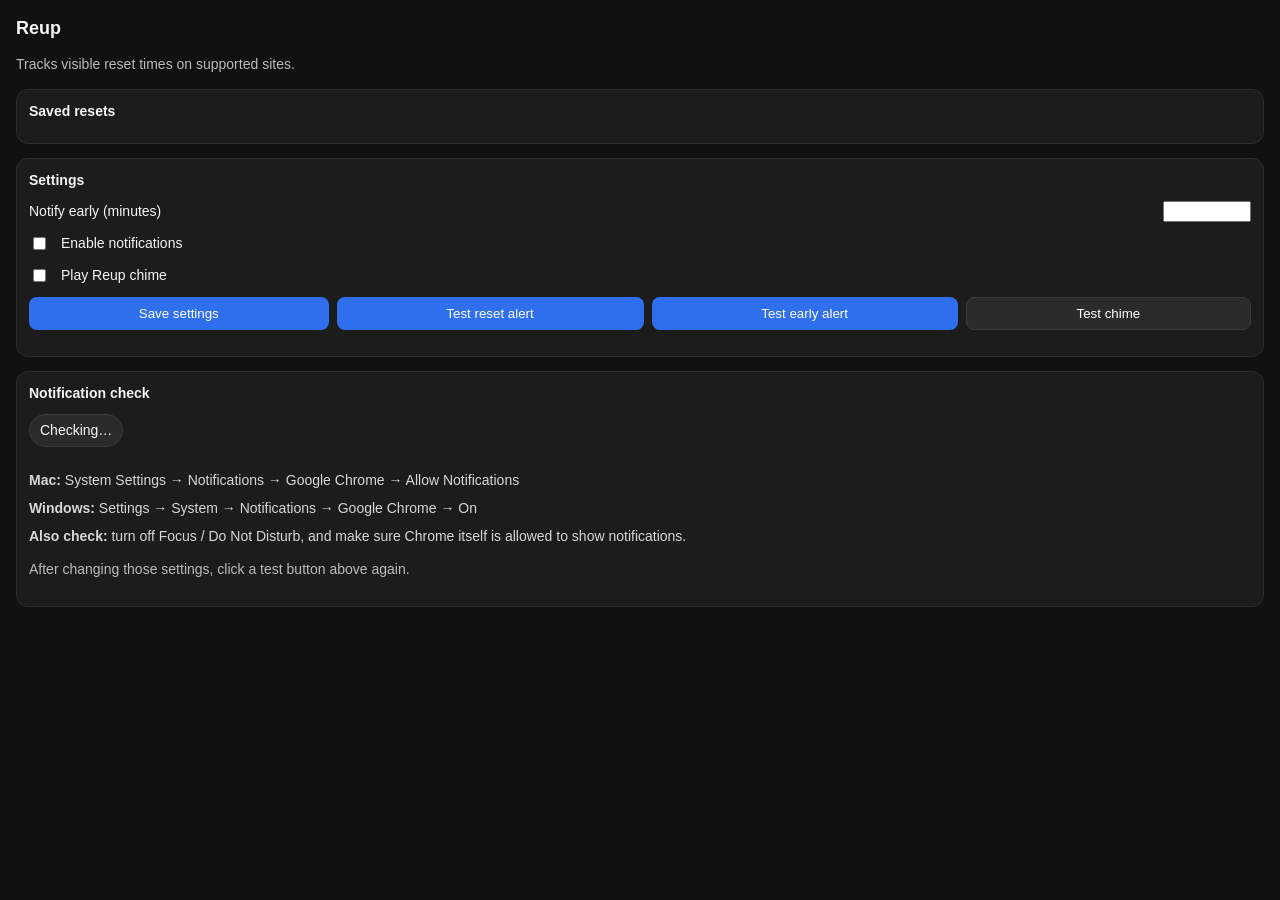
==== reup-extension-v6/popup.html @ c1478047 "Add files via upload" ====
<!doctype html>
<html>
  <head>
    <meta charset="utf-8" />
    <title>Reup</title>
    <link rel="stylesheet" href="styles.css" />
  </head>
  <body>
    <main class="app">
      <h1>Reup</h1>
      <p class="sub">Tracks visible reset times on supported sites.</p>

      <section class="card">
        <h2>Saved resets</h2>
        <div id="watchers"></div>
      </section>

      <section class="card">
        <h2>Settings</h2>
        <label class="row">
          <span>Notify early (minutes)</span>
          <input id="notifyEarlyMinutes" type="number" min="0" max="120" step="1" />
        </label>

        <label class="row checkbox">
          <input id="notificationsEnabled" type="checkbox" />
          <span>Enable notifications</span>
        </label>

        <label class="row checkbox">
          <input id="soundEnabled" type="checkbox" />
          <span>Play Reup chime</span>
        </label>

        <div class="buttonRow">
          <button id="saveBtn">Save settings</button>
          <button id="testResetBtn" type="button">Test reset alert</button>
          <button id="testSoonBtn" type="button">Test early alert</button>
          <button id="testSoundBtn" type="button" class="secondary">Test chime</button>
        </div>
        <p id="status"></p>
      </section>

      <section class="card">
        <h2>Notification check</h2>
        <div id="permissionPill" class="pill">Checking…</div>
        <p class="small" id="permissionExplain"></p>
        <div class="helpList">
          <div><strong>Mac:</strong> System Settings → Notifications → Google Chrome → Allow Notifications</div>
          <div><strong>Windows:</strong> Settings → System → Notifications → Google Chrome → On</div>
          <div><strong>Also check:</strong> turn off Focus / Do Not Disturb, and make sure Chrome itself is allowed to show notifications.</div>
        </div>
        <p class="small">After changing those settings, click a test button above again.</p>
      </section>
    </main>

    <script src="popup.js"></script>
  </body>
</html>
---- reup-extension-v6/styles.css ----
body {
  margin: 0;
  font: 14px/1.4 -apple-system, BlinkMacSystemFont, "Segoe UI", sans-serif;
  background: #111;
  color: #f5f5f5;
  min-width: 380px;
}

.app {
  padding: 16px;
}

h1 {
  margin: 0 0 4px;
  font-size: 18px;
}

h2 {
  margin: 0 0 10px;
  font-size: 14px;
}

.sub,
.muted,
.small,
#status {
  color: #bbb;
}

.card {
  background: #1c1c1c;
  border: 1px solid #2d2d2d;
  border-radius: 12px;
  padding: 12px;
  margin-top: 14px;
}

.row {
  display: flex;
  justify-content: space-between;
  align-items: center;
  gap: 12px;
  margin-bottom: 12px;
}

.checkbox {
  justify-content: flex-start;
}

input[type="number"] {
  width: 80px;
}

button {
  background: #2f6fed;
  color: white;
  border: 0;
  border-radius: 8px;
  padding: 8px 10px;
  cursor: pointer;
}

button.secondary {
  background: #2b2b2b;
  border: 1px solid #3a3a3a;
}

button:hover {
  opacity: 0.92;
}

.watcher {
  display: flex;
  justify-content: space-between;
  gap: 12px;
  align-items: flex-start;
  border-top: 1px solid #2d2d2d;
  padding-top: 10px;
  margin-top: 10px;
}

.buttonRow {
  display: flex;
  gap: 8px;
  flex-wrap: wrap;
}

.buttonRow button {
  flex: 1 1 auto;
}

.pill {
  display: inline-block;
  padding: 6px 10px;
  border-radius: 999px;
  background: #2b2b2b;
  border: 1px solid #3a3a3a;
  margin-bottom: 10px;
}

.pill.success {
  background: rgba(37, 145, 80, 0.15);
  border-color: rgba(37, 145, 80, 0.55);
  color: #8ee2a8;
}

.pill.warning {
  background: rgba(194, 144, 28, 0.15);
  border-color: rgba(194, 144, 28, 0.55);
  color: #f1d27d;
}

.pill.danger {
  background: rgba(166, 52, 52, 0.18);
  border-color: rgba(166, 52, 52, 0.55);
  color: #ffaaaa;
}

.helpList {
  display: grid;
  gap: 8px;
  margin-top: 10px;
  color: #d7d7d7;
}
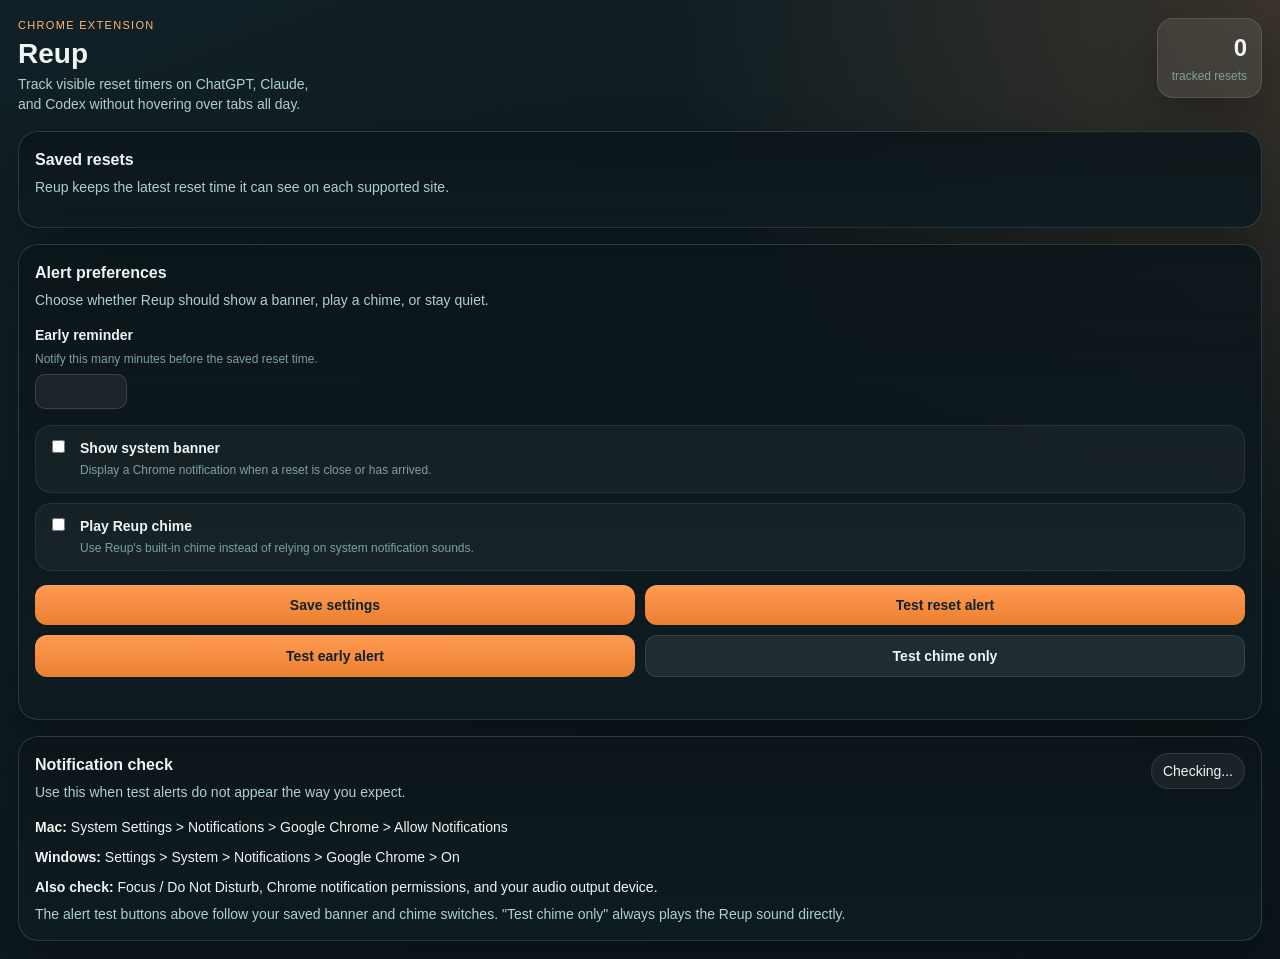
==== commit 987eff2c: "Add configurable alert controls and refresh docs" ====
--- a/reup-extension-v6/popup.html
+++ b/reup-extension-v6/popup.html
@@ -7,50 +7,86 @@
   </head>
   <body>
     <main class="app">
-      <h1>Reup</h1>
-      <p class="sub">Tracks visible reset times on supported sites.</p>
+      <header class="hero">
+        <div>
+          <p class="eyebrow">Chrome extension</p>
+          <h1>Reup</h1>
+          <p class="sub">Track visible reset timers on ChatGPT, Claude, and Codex without hovering over tabs all day.</p>
+        </div>
+        <div class="summaryPanel">
+          <span id="trackerCount" class="summaryValue">0</span>
+          <span class="summaryLabel">tracked resets</span>
+        </div>
+      </header>
 
       <section class="card">
-        <h2>Saved resets</h2>
-        <div id="watchers"></div>
+        <div class="sectionHead">
+          <div>
+            <h2>Saved resets</h2>
+            <p class="sectionIntro">Reup keeps the latest reset time it can see on each supported site.</p>
+          </div>
+        </div>
+        <div id="watchers" class="watcherList"></div>
       </section>
 
       <section class="card">
-        <h2>Settings</h2>
-        <label class="row">
-          <span>Notify early (minutes)</span>
+        <div class="sectionHead">
+          <div>
+            <h2>Alert preferences</h2>
+            <p class="sectionIntro">Choose whether Reup should show a banner, play a chime, or stay quiet.</p>
+          </div>
+        </div>
+
+        <label class="field">
+          <span class="fieldLabel">Early reminder</span>
+          <span class="fieldHelp">Notify this many minutes before the saved reset time.</span>
           <input id="notifyEarlyMinutes" type="number" min="0" max="120" step="1" />
         </label>
 
-        <label class="row checkbox">
-          <input id="notificationsEnabled" type="checkbox" />
-          <span>Enable notifications</span>
-        </label>
+        <div class="toggleGrid">
+          <label class="toggleCard">
+            <input id="visualNotificationsEnabled" type="checkbox" />
+            <span class="toggleBody">
+              <span class="toggleTitle">Show system banner</span>
+              <span class="toggleHelp">Display a Chrome notification when a reset is close or has arrived.</span>
+            </span>
+          </label>
 
-        <label class="row checkbox">
-          <input id="soundEnabled" type="checkbox" />
-          <span>Play Reup chime</span>
-        </label>
+          <label class="toggleCard">
+            <input id="soundEnabled" type="checkbox" />
+            <span class="toggleBody">
+              <span class="toggleTitle">Play Reup chime</span>
+              <span class="toggleHelp">Use Reup's built-in chime instead of relying on system notification sounds.</span>
+            </span>
+          </label>
+        </div>
 
-        <div class="buttonRow">
-          <button id="saveBtn">Save settings</button>
+        <p id="quietModeNote" class="note" hidden>Both banner and sound are off. Reup will still save reset times, but alerts will stay quiet until you turn one back on.</p>
+
+        <div class="buttonGrid">
+          <button id="saveBtn" type="button">Save settings</button>
           <button id="testResetBtn" type="button">Test reset alert</button>
           <button id="testSoonBtn" type="button">Test early alert</button>
-          <button id="testSoundBtn" type="button" class="secondary">Test chime</button>
+          <button id="testSoundBtn" type="button" class="secondary">Test chime only</button>
         </div>
-        <p id="status"></p>
+        <p id="status" class="status" role="status"></p>
       </section>
 
       <section class="card">
-        <h2>Notification check</h2>
-        <div id="permissionPill" class="pill">Checking…</div>
+        <div class="sectionHead">
+          <div>
+            <h2>Notification check</h2>
+            <p class="sectionIntro">Use this when test alerts do not appear the way you expect.</p>
+          </div>
+          <div id="permissionPill" class="pill">Checking...</div>
+        </div>
         <p class="small" id="permissionExplain"></p>
         <div class="helpList">
-          <div><strong>Mac:</strong> System Settings → Notifications → Google Chrome → Allow Notifications</div>
-          <div><strong>Windows:</strong> Settings → System → Notifications → Google Chrome → On</div>
-          <div><strong>Also check:</strong> turn off Focus / Do Not Disturb, and make sure Chrome itself is allowed to show notifications.</div>
+          <div><strong>Mac:</strong> System Settings > Notifications > Google Chrome > Allow Notifications</div>
+          <div><strong>Windows:</strong> Settings > System > Notifications > Google Chrome > On</div>
+          <div><strong>Also check:</strong> Focus / Do Not Disturb, Chrome notification permissions, and your audio output device.</div>
         </div>
-        <p class="small">After changing those settings, click a test button above again.</p>
+        <p class="small footerNote">The alert test buttons above follow your saved banner and chime switches. "Test chime only" always plays the Reup sound directly.</p>
       </section>
     </main>
 
--- a/reup-extension-v6/styles.css
+++ b/reup-extension-v6/styles.css
@@ -1,124 +1,312 @@
+:root {
+  --bg: #112026;
+  --bg-accent: #19343d;
+  --panel: rgba(11, 21, 25, 0.88);
+  --panel-strong: rgba(15, 28, 34, 0.95);
+  --border: rgba(160, 196, 194, 0.2);
+  --text: #eef5f2;
+  --muted: #afd0c9;
+  --soft: #7ea19a;
+  --accent: #ff9b54;
+  --accent-strong: #ffb978;
+  --success: #9fe3ac;
+  --warning: #ffe08c;
+  --danger: #ffb0a8;
+  --shadow: 0 18px 50px rgba(0, 0, 0, 0.28);
+}
+
+* {
+  box-sizing: border-box;
+}
+
 body {
   margin: 0;
-  font: 14px/1.4 -apple-system, BlinkMacSystemFont, "Segoe UI", sans-serif;
-  background: #111;
-  color: #f5f5f5;
-  min-width: 380px;
+  min-width: 420px;
+  font: 14px/1.45 "Trebuchet MS", "Aptos", sans-serif;
+  background:
+    radial-gradient(circle at top right, rgba(255, 155, 84, 0.18), transparent 38%),
+    linear-gradient(160deg, var(--bg) 0%, #0b161a 100%);
+  color: var(--text);
 }
 
 .app {
+  padding: 18px;
+}
+
+.hero {
+  display: grid;
+  grid-template-columns: 1fr auto;
+  gap: 16px;
+  align-items: start;
+}
+
+.eyebrow {
+  margin: 0 0 6px;
+  color: var(--accent-strong);
+  font-size: 11px;
+  letter-spacing: 0.12em;
+  text-transform: uppercase;
+}
+
+h1 {
+  margin: 0 0 6px;
+  font-size: 28px;
+  line-height: 1;
+}
+
+h2 {
+  margin: 0;
+  font-size: 16px;
+}
+
+.sub,
+.sectionIntro,
+.small,
+.footerNote,
+.emptyState,
+.status {
+  color: var(--muted);
+}
+
+.sub {
+  margin: 0;
+  max-width: 300px;
+}
+
+.summaryPanel {
+  display: grid;
+  gap: 2px;
+  justify-items: end;
+  min-width: 92px;
+  padding: 12px 14px;
+  border-radius: 16px;
+  background: rgba(255, 255, 255, 0.08);
+  border: 1px solid rgba(255, 255, 255, 0.12);
+  box-shadow: var(--shadow);
+}
+
+.summaryValue {
+  font-size: 24px;
+  font-weight: 700;
+}
+
+.summaryLabel {
+  color: var(--soft);
+  font-size: 12px;
+}
+
+.card {
+  margin-top: 16px;
   padding: 16px;
-}
-
-h1 {
-  margin: 0 0 4px;
-  font-size: 18px;
-}
-
-h2 {
-  margin: 0 0 10px;
-  font-size: 14px;
-}
-
-.sub,
-.muted,
-.small,
-#status {
-  color: #bbb;
-}
-
-.card {
-  background: #1c1c1c;
-  border: 1px solid #2d2d2d;
-  border-radius: 12px;
-  padding: 12px;
-  margin-top: 14px;
-}
-
-.row {
-  display: flex;
-  justify-content: space-between;
-  align-items: center;
-  gap: 12px;
-  margin-bottom: 12px;
-}
-
-.checkbox {
-  justify-content: flex-start;
-}
-
-input[type="number"] {
-  width: 80px;
-}
-
-button {
-  background: #2f6fed;
-  color: white;
-  border: 0;
-  border-radius: 8px;
-  padding: 8px 10px;
-  cursor: pointer;
-}
-
-button.secondary {
-  background: #2b2b2b;
-  border: 1px solid #3a3a3a;
-}
-
-button:hover {
-  opacity: 0.92;
-}
-
-.watcher {
+  border: 1px solid var(--border);
+  border-radius: 20px;
+  background: linear-gradient(180deg, var(--panel) 0%, var(--panel-strong) 100%);
+  box-shadow: var(--shadow);
+  backdrop-filter: blur(8px);
+}
+
+.sectionHead {
   display: flex;
   justify-content: space-between;
   gap: 12px;
-  align-items: flex-start;
-  border-top: 1px solid #2d2d2d;
-  padding-top: 10px;
+  align-items: start;
+  margin-bottom: 14px;
+}
+
+.sectionIntro,
+.small,
+.footerNote,
+.emptyState,
+.status {
+  margin: 6px 0 0;
+}
+
+.watcherList {
+  display: grid;
+  gap: 10px;
+}
+
+.watcher {
+  padding: 12px;
+  border-radius: 16px;
+  background: rgba(255, 255, 255, 0.045);
+  border: 1px solid rgba(255, 255, 255, 0.08);
+}
+
+.watcherHeader {
+  display: flex;
+  justify-content: space-between;
+  gap: 12px;
+  align-items: start;
+}
+
+.watcherTitleRow {
+  display: flex;
+  gap: 8px;
+  align-items: center;
+  flex-wrap: wrap;
+}
+
+.siteBadge {
+  padding: 2px 8px;
+  border-radius: 999px;
+  background: rgba(255, 185, 120, 0.14);
+  color: var(--accent-strong);
+  font-size: 11px;
+  text-transform: uppercase;
+  letter-spacing: 0.08em;
+}
+
+.watcherTime {
+  margin-top: 8px;
+  font-size: 18px;
+  font-weight: 700;
+}
+
+.watcherMeta {
+  display: flex;
+  justify-content: space-between;
+  gap: 12px;
+  flex-wrap: wrap;
   margin-top: 10px;
-}
-
-.buttonRow {
-  display: flex;
-  gap: 8px;
-  flex-wrap: wrap;
-}
-
-.buttonRow button {
-  flex: 1 1 auto;
+  color: var(--soft);
+  font-size: 12px;
+}
+
+.field {
+  display: grid;
+  gap: 6px;
+  margin-bottom: 16px;
+}
+
+.fieldLabel {
+  font-weight: 700;
+}
+
+.fieldHelp {
+  color: var(--soft);
+  font-size: 12px;
+}
+
+input[type="number"] {
+  width: 92px;
+  padding: 9px 10px;
+  border-radius: 10px;
+  border: 1px solid rgba(255, 255, 255, 0.14);
+  background: rgba(255, 255, 255, 0.06);
+  color: var(--text);
+}
+
+.toggleGrid {
+  display: grid;
+  gap: 10px;
+}
+
+.toggleCard {
+  display: flex;
+  gap: 12px;
+  align-items: start;
+  padding: 12px;
+  border-radius: 16px;
+  border: 1px solid rgba(255, 255, 255, 0.08);
+  background: rgba(255, 255, 255, 0.04);
+  cursor: pointer;
+}
+
+.toggleCard input {
+  margin-top: 2px;
+}
+
+.toggleBody {
+  display: grid;
+  gap: 4px;
+}
+
+.toggleTitle {
+  font-weight: 700;
+}
+
+.toggleHelp {
+  color: var(--soft);
+  font-size: 12px;
+}
+
+.note {
+  margin: 12px 0 0;
+  padding: 10px 12px;
+  border-radius: 12px;
+  background: rgba(255, 185, 120, 0.12);
+  color: #ffd7b8;
+  border: 1px solid rgba(255, 185, 120, 0.22);
+}
+
+.buttonGrid {
+  display: grid;
+  grid-template-columns: repeat(2, minmax(0, 1fr));
+  gap: 10px;
+  margin-top: 14px;
+}
+
+button {
+  padding: 10px 12px;
+  border: 0;
+  border-radius: 12px;
+  background: linear-gradient(180deg, var(--accent) 0%, #eb7f2f 100%);
+  color: #102128;
+  font: inherit;
+  font-weight: 700;
+  cursor: pointer;
+  transition: transform 120ms ease, opacity 120ms ease;
+}
+
+button.secondary {
+  background: rgba(255, 255, 255, 0.08);
+  color: var(--text);
+  border: 1px solid rgba(255, 255, 255, 0.1);
+}
+
+button:hover {
+  opacity: 0.96;
+  transform: translateY(-1px);
+}
+
+.status {
+  min-height: 20px;
 }
 
 .pill {
-  display: inline-block;
-  padding: 6px 10px;
+  padding: 7px 11px;
   border-radius: 999px;
-  background: #2b2b2b;
-  border: 1px solid #3a3a3a;
-  margin-bottom: 10px;
+  border: 1px solid rgba(255, 255, 255, 0.1);
+  background: rgba(255, 255, 255, 0.06);
+  white-space: nowrap;
 }
 
 .pill.success {
-  background: rgba(37, 145, 80, 0.15);
-  border-color: rgba(37, 145, 80, 0.55);
-  color: #8ee2a8;
+  background: rgba(93, 175, 111, 0.18);
+  border-color: rgba(93, 175, 111, 0.4);
+  color: var(--success);
 }
 
 .pill.warning {
-  background: rgba(194, 144, 28, 0.15);
-  border-color: rgba(194, 144, 28, 0.55);
-  color: #f1d27d;
+  background: rgba(227, 182, 61, 0.16);
+  border-color: rgba(227, 182, 61, 0.38);
+  color: var(--warning);
 }
 
 .pill.danger {
-  background: rgba(166, 52, 52, 0.18);
-  border-color: rgba(166, 52, 52, 0.55);
-  color: #ffaaaa;
+  background: rgba(191, 76, 63, 0.18);
+  border-color: rgba(191, 76, 63, 0.42);
+  color: var(--danger);
 }
 
 .helpList {
   display: grid;
-  gap: 8px;
-  margin-top: 10px;
-  color: #d7d7d7;
-}
+  gap: 10px;
+  margin-top: 12px;
+  color: var(--text);
+}
+
+strong {
+  font-weight: 700;
+}
